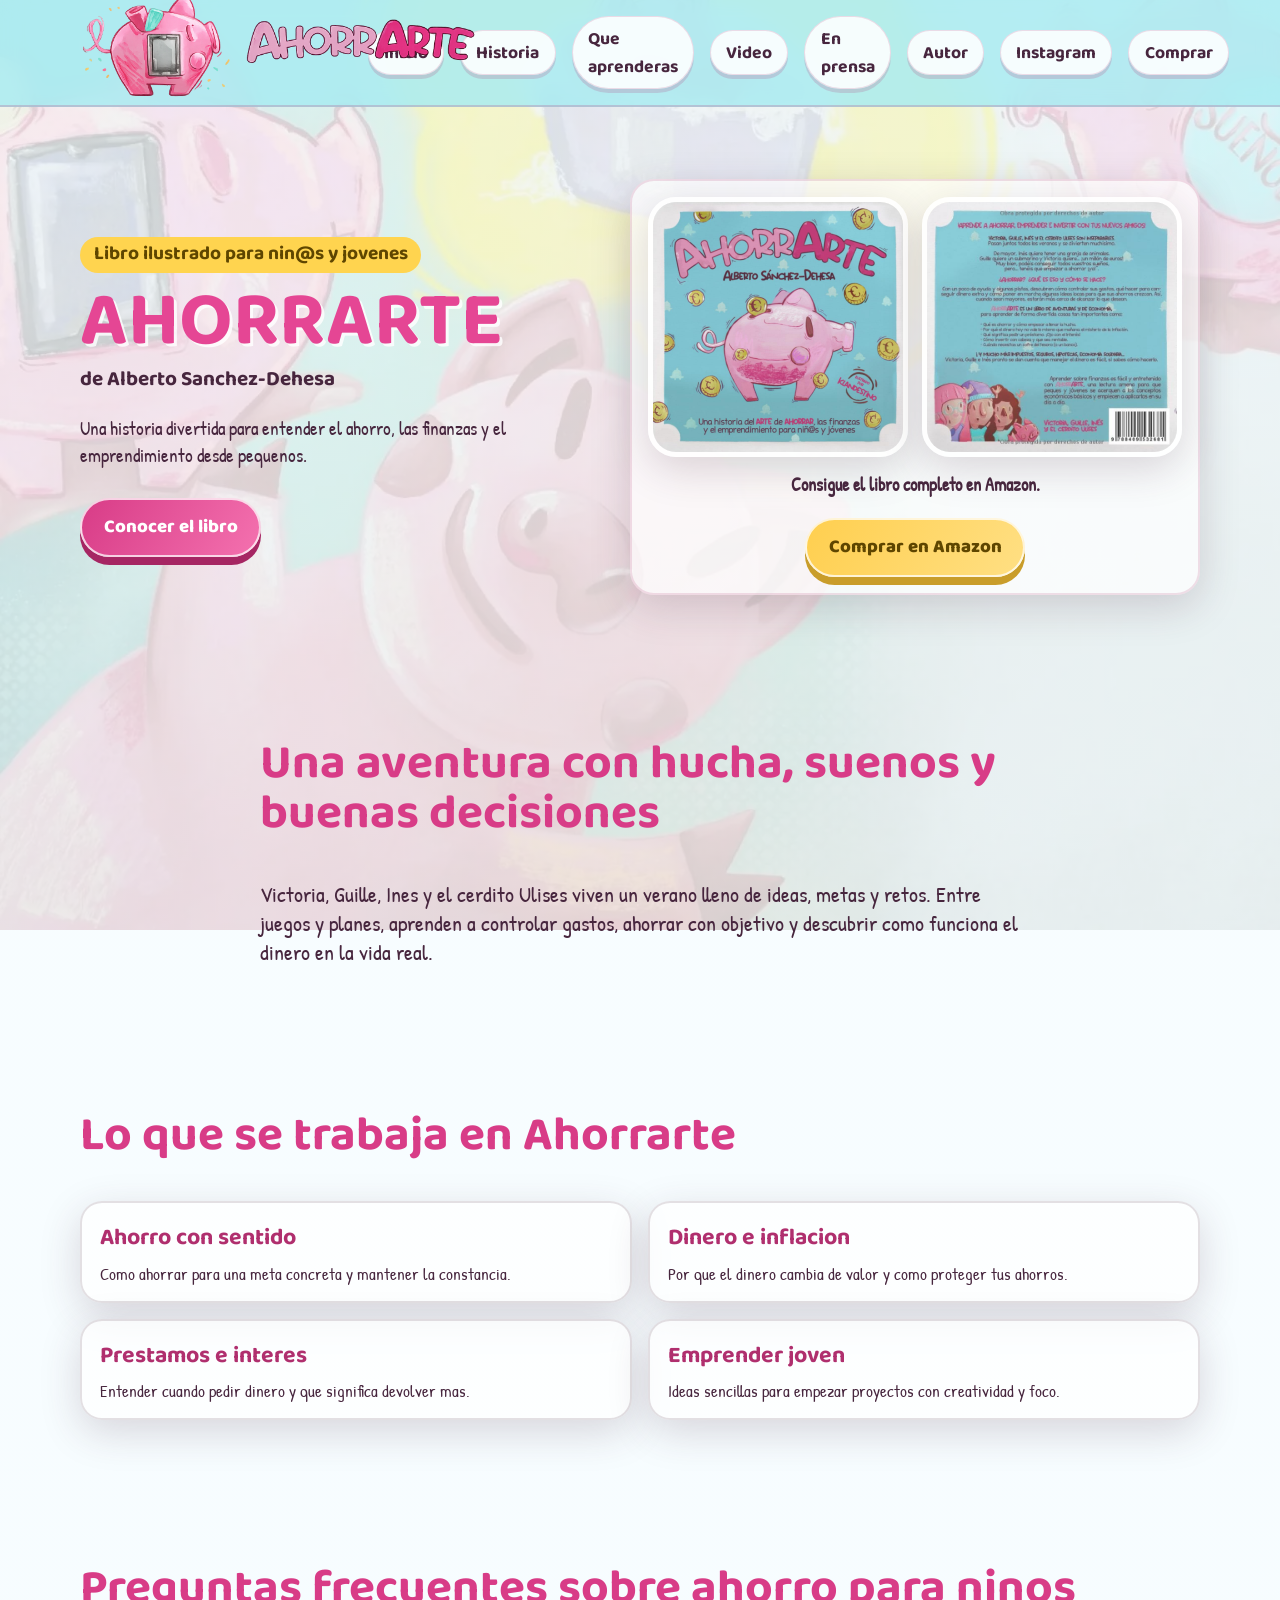
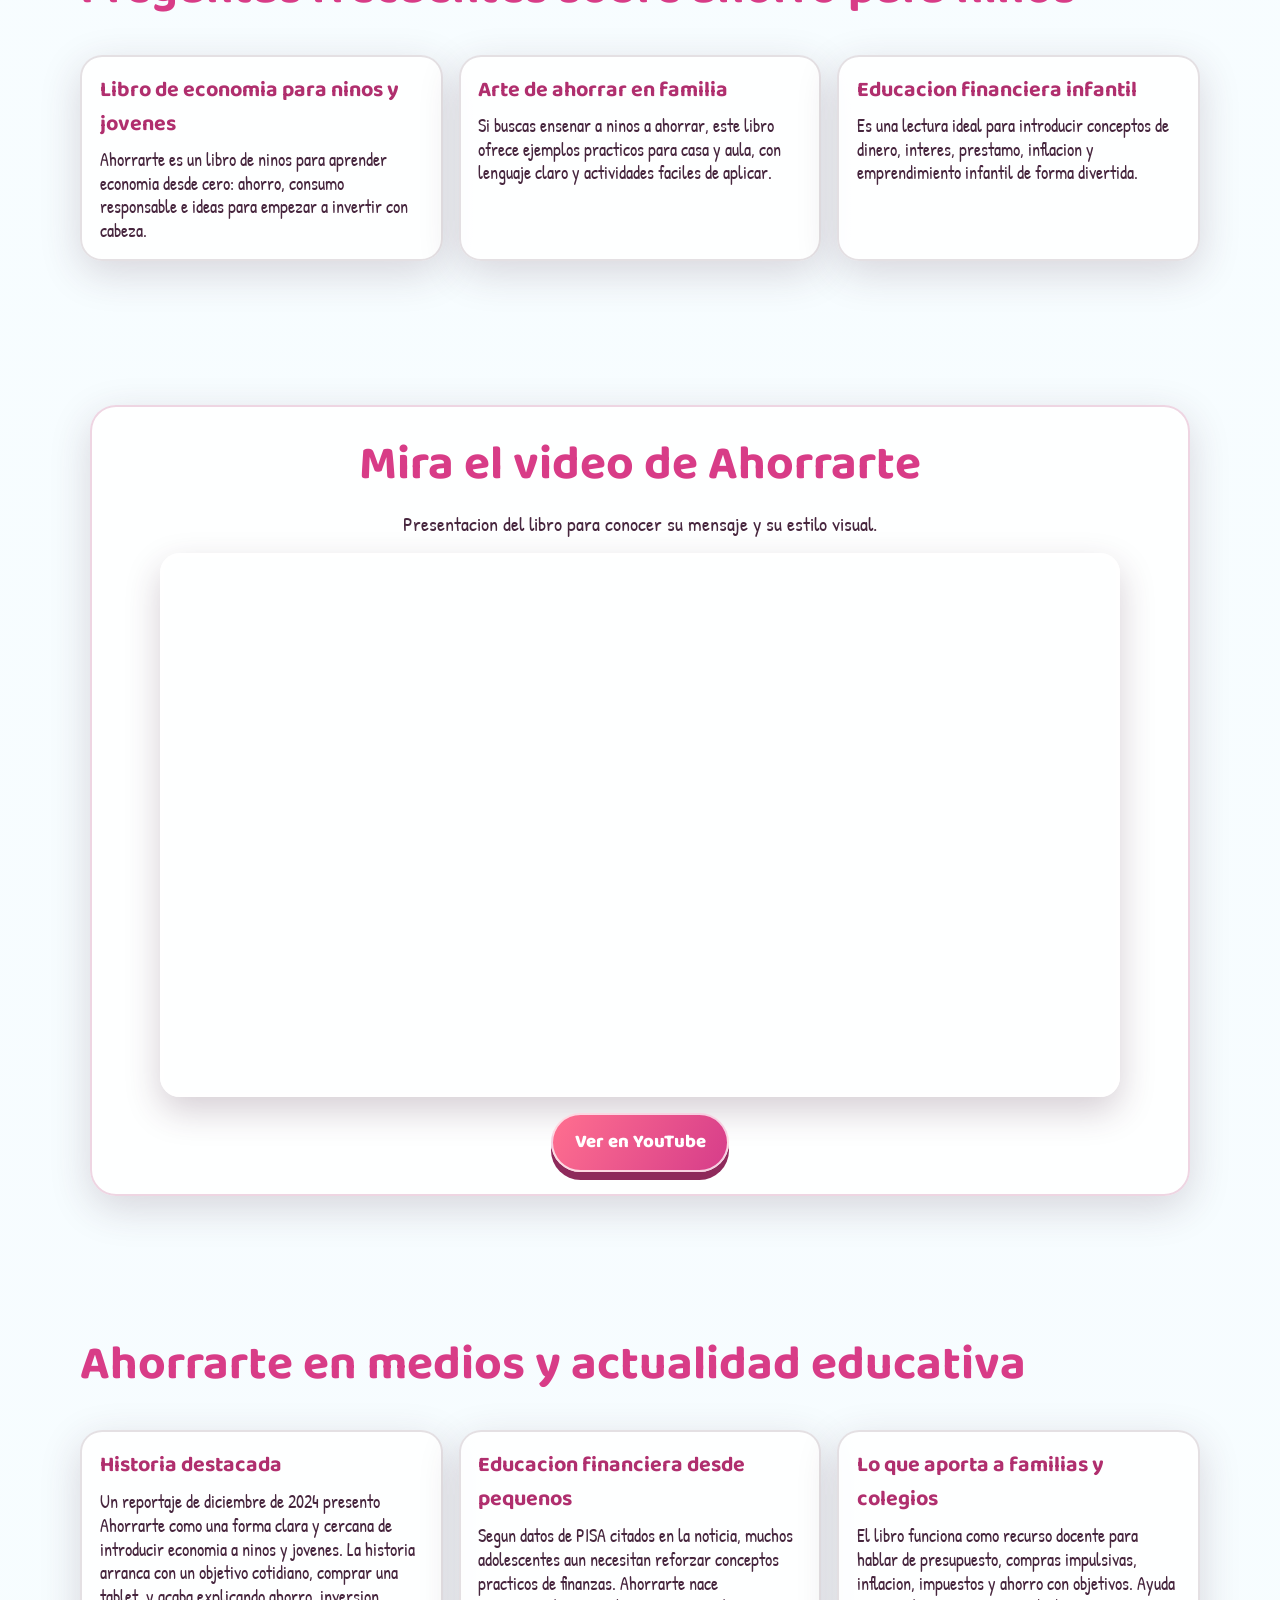
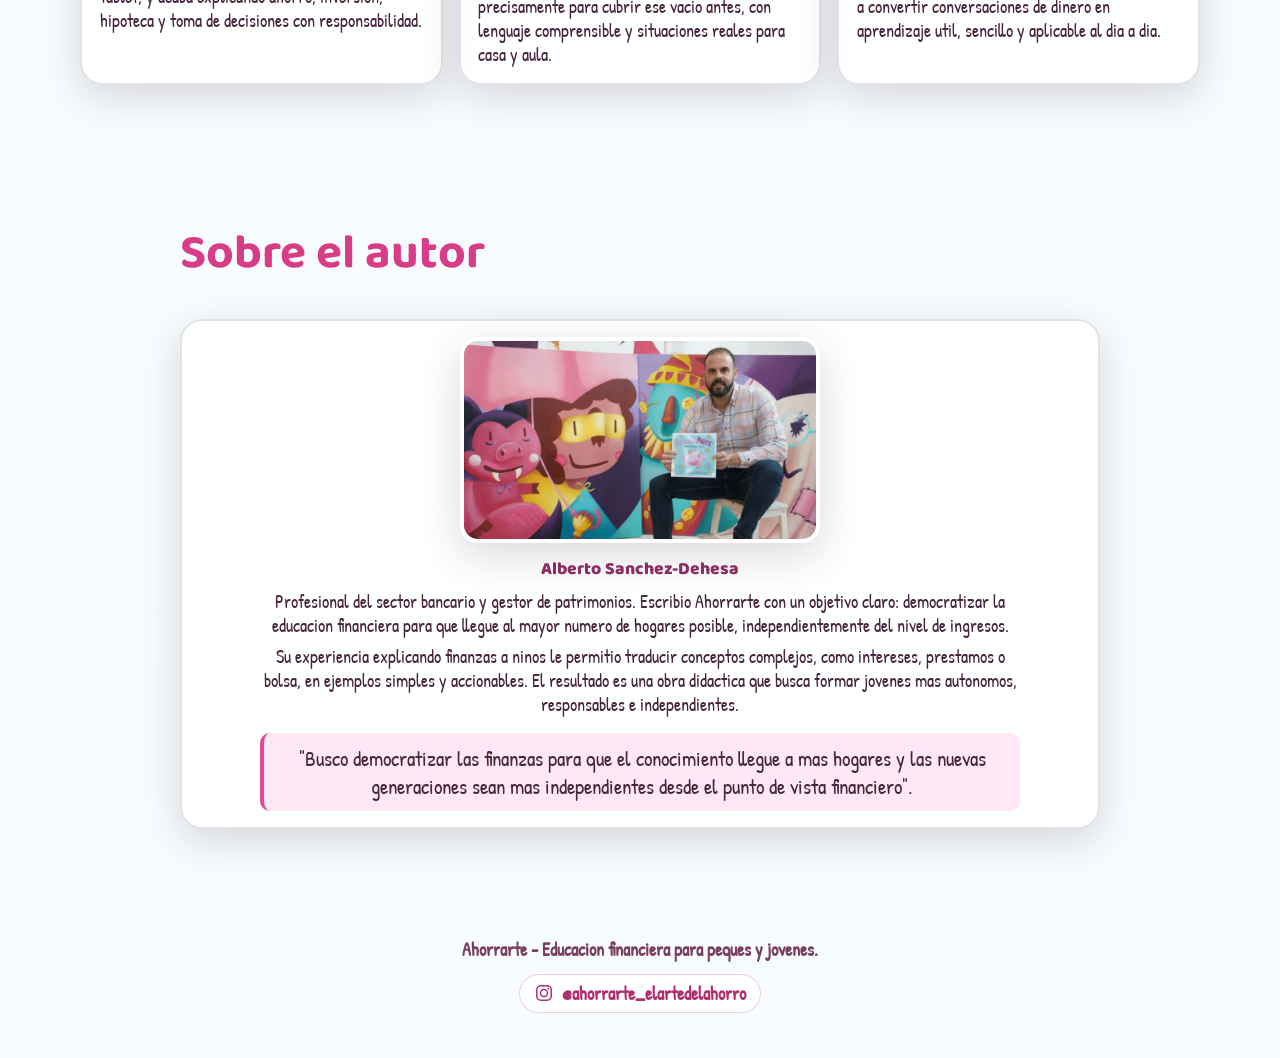
==== web ahorrarte/index.html @ 8a5c800f "Add files via upload" ====
<!doctype html>
<html lang="es">
  <head>
    <meta charset="UTF-8" />
    <meta name="viewport" content="width=device-width, initial-scale=1.0" />
    <title>Ahorrarte | Libro de economia para ninos y jovenes</title>
    <meta
      name="description"
      content="Ahorrarte es un libro infantil de economia y finanzas para ninos y jovenes. Aprende a ahorrar, invertir y emprender con ejemplos faciles y divertidos."
    />
    <meta
      name="keywords"
      content="ahorrarte, ahorraoarte, arte de ahorrar, libro de ninos, libro economia ninos, economia para ninos, finanzas para ninos, educacion financiera infantil, libro infantil de ahorro, invertir para principiantes, ensenar a ninos a ahorrar, ensenar economia a ninos, emprendimiento para ninos, ahorro infantil, libro sobre dinero para ninos, aprender a invertir, libro de finanzas juveniles, Alberto Sanchez-Dehesa"
    />
    <meta name="author" content="Alberto Sanchez-Dehesa" />
    <meta name="robots" content="index,follow,max-image-preview:large,max-snippet:-1,max-video-preview:-1" />
    <meta name="googlebot" content="index,follow,max-image-preview:large,max-snippet:-1,max-video-preview:-1" />
    <meta name="theme-color" content="#e54694" />
    <meta name="format-detection" content="telephone=no" />
    <meta property="og:locale" content="es_ES" />
    <meta property="og:type" content="website" />
    <meta property="og:site_name" content="Ahorrarte" />
    <meta property="og:title" content="Ahorrarte | Libro infantil de economia, ahorro e inversion" />
    <meta
      property="og:description"
      content="Descubre Ahorrarte: libro de economia para ninos sobre ahorro, inversion, emprendimiento y educacion financiera en familia y en el aula."
    />
    <meta property="og:image" content="imagenes/portada.jpg" />
    <meta property="og:image:alt" content="Portada del libro Ahorrarte" />
    <meta property="og:url" content="./" />
    <meta name="twitter:card" content="summary_large_image" />
    <meta name="twitter:title" content="Ahorrarte | Libro infantil de economia y ahorro" />
    <meta
      name="twitter:description"
      content="Libro ilustrado para aprender a ahorrar, invertir y emprender desde pequenos."
    />
    <meta name="twitter:image" content="imagenes/portada.jpg" />
    <link rel="canonical" href="./" />
    <link rel="icon" type="image/png" sizes="32x32" href="imagenes/favicono-logo.png?v=3" />
    <link rel="icon" type="image/png" sizes="192x192" href="imagenes/favicono-logo.png?v=3" />
    <link rel="shortcut icon" href="imagenes/favicono-logo.png?v=3" />
    <link rel="apple-touch-icon" href="imagenes/favicono-logo.png?v=3" />
    <link rel="preconnect" href="https://fonts.googleapis.com" />
    <link rel="preconnect" href="https://fonts.gstatic.com" crossorigin />
    <link
      href="https://fonts.googleapis.com/css2?family=Baloo+2:wght@400;500;700;800&family=Luckiest+Guy&family=Patrick+Hand:wght@400&display=swap"
      rel="stylesheet"
    />
    <script
      async
      src="https://pagead2.googlesyndication.com/pagead/js/adsbygoogle.js?client=ca-pub-XXXXXXXXXXXXXXXX"
      crossorigin="anonymous"
    ></script>
    <script type="application/ld+json">
      {
        "@context": "https://schema.org",
        "@graph": [
          {
            "@type": "WebSite",
            "name": "Ahorrarte",
            "url": "./",
            "inLanguage": "es",
            "description": "Web oficial del libro Ahorrarte sobre ahorro, inversion y economia para ninos."
          },
          {
            "@type": "Book",
            "name": "Ahorrarte",
            "author": {
              "@type": "Person",
              "name": "Alberto Sanchez-Dehesa"
            },
            "bookFormat": "https://schema.org/Paperback",
            "inLanguage": "es",
            "isFamilyFriendly": true,
            "audience": {
              "@type": "PeopleAudience",
              "suggestedMinAge": 9,
              "suggestedMaxAge": 14
            },
            "keywords": "ahorrarte, libro economia ninos, arte de ahorrar, educacion financiera infantil, invertir"
          },
          {
            "@type": "FAQPage",
            "mainEntity": [
              {
                "@type": "Question",
                "name": "Que es Ahorrarte?",
                "acceptedAnswer": {
                  "@type": "Answer",
                  "text": "Ahorrarte es un libro infantil sobre ahorro, economia e inversion pensado para ninos, jovenes, familias y colegios."
                }
              },
              {
                "@type": "Question",
                "name": "Sirve para ensenar economia a ninos?",
                "acceptedAnswer": {
                  "@type": "Answer",
                  "text": "Si. Presenta conceptos como ahorro, inflacion, prestamos e interes con ejemplos sencillos y situaciones cotidianas."
                }
              },
              {
                "@type": "Question",
                "name": "Donde comprar el libro Ahorrarte?",
                "acceptedAnswer": {
                  "@type": "Answer",
                  "text": "Puedes comprar Ahorrarte en Amazon desde el boton de compra de esta web."
                }
              }
            ]
          }
        ]
      }
    </script>
    <link rel="stylesheet" href="styles.css" />
  </head>
  <body>
    <aside class="ad-sidebar ad-sidebar-left" aria-label="Publicidad lateral izquierda">
      <ins
        class="adsbygoogle"
        style="display:block"
        data-ad-client="ca-pub-XXXXXXXXXXXXXXXX"
        data-ad-slot="1111111111"
        data-ad-format="auto"
        data-full-width-responsive="false"
      ></ins>
    </aside>

    <aside class="ad-sidebar ad-sidebar-right" aria-label="Publicidad lateral derecha">
      <ins
        class="adsbygoogle"
        style="display:block"
        data-ad-client="ca-pub-XXXXXXXXXXXXXXXX"
        data-ad-slot="2222222222"
        data-ad-format="auto"
        data-full-width-responsive="false"
      ></ins>
    </aside>

    <header class="site-header">
      <a href="#inicio" class="logo-link">
        <img src="imagenes/logo-header.png" alt="Logo Ahorrarte" class="logo" />
      </a>
      <button class="menu-toggle" aria-label="Abrir menu" aria-expanded="false">Menu</button>
      <nav class="main-nav" id="menu-principal">
        <a href="#inicio">Inicio</a>
        <a href="#historia-libro">Historia</a>
        <a href="#que-aprenderas">Que aprenderas</a>
        <a href="#video-libro">Video</a>
        <a href="#en-prensa">En prensa</a>
        <a href="#sobre-el-autor">Autor</a>
        <a href="#instagram-ahorrarte">Instagram</a>
        <a href="#comprar-libro">Comprar</a>
      </nav>
    </header>

    <main>
      <section class="hero section" id="inicio">
        <div class="hero-copy reveal">
          <p class="pill">Libro ilustrado para nin@s y jovenes</p>
          <h1>AHORRARTE</h1>
          <p class="author">de Alberto Sanchez-Dehesa</p>
          <p>
            Una historia divertida para entender el ahorro, las finanzas y el
            emprendimiento desde pequenos.
          </p>
          <div class="hero-actions">
            <a href="#historia-libro" class="cta">Conocer el libro</a>
          </div>
        </div>
        <div class="hero-shop reveal" id="comprar-libro">
          <div class="book-covers">
            <figure class="hero-cover">
              <img src="imagenes/portada.jpg" alt="Portada del libro Ahorrarte" />
            </figure>
            <figure class="back-cover">
              <img src="imagenes/parte-atras.jpg" alt="Contraportada del libro Ahorrarte" />
            </figure>
          </div>
          <aside class="buy-panel">
            <p>Consigue el libro completo en Amazon.</p>
            <a
              href="https://www.amazon.es/AhorrArte-historia-ahorrar-finanzas-emprendimiento/dp/8409532689"
              class="cta cta-buy"
              target="_blank"
              rel="noopener noreferrer"
              >Comprar en Amazon</a
            >
          </aside>
        </div>
      </section>

      <section class="section about" id="historia-libro">
        <div class="reveal">
          <h2>Una aventura con hucha, suenos y buenas decisiones</h2>
          <p>
            Victoria, Guille, Ines y el cerdito Ulises viven un verano lleno de
            ideas, metas y retos. Entre juegos y planes, aprenden a controlar
            gastos, ahorrar con objetivo y descubrir como funciona el dinero en
            la vida real.
          </p>
        </div>
      </section>

      <section class="section learn" id="que-aprenderas">
        <h2 class="reveal">Lo que se trabaja en Ahorrarte</h2>
        <div class="cards">
          <article class="card reveal">
            <h3>Ahorro con sentido</h3>
            <p>Como ahorrar para una meta concreta y mantener la constancia.</p>
          </article>
          <article class="card reveal">
            <h3>Dinero e inflacion</h3>
            <p>Por que el dinero cambia de valor y como proteger tus ahorros.</p>
          </article>
          <article class="card reveal">
            <h3>Prestamos e interes</h3>
            <p>Entender cuando pedir dinero y que significa devolver mas.</p>
          </article>
          <article class="card reveal">
            <h3>Emprender joven</h3>
            <p>Ideas sencillas para empezar proyectos con creatividad y foco.</p>
          </article>
        </div>
      </section>

      <section class="section faq-section" id="faq-seo">
        <h2 class="reveal">Preguntas frecuentes sobre ahorro para ninos</h2>
        <div class="faq-grid">
          <article class="faq-item reveal">
            <h3>Libro de economia para ninos y jovenes</h3>
            <p>
              Ahorrarte es un libro de ninos para aprender economia desde cero:
              ahorro, consumo responsable e ideas para empezar a invertir con
              cabeza.
            </p>
          </article>
          <article class="faq-item reveal">
            <h3>Arte de ahorrar en familia</h3>
            <p>
              Si buscas ensenar a ninos a ahorrar, este libro ofrece ejemplos
              practicos para casa y aula, con lenguaje claro y actividades
              faciles de aplicar.
            </p>
          </article>
          <article class="faq-item reveal">
            <h3>Educacion financiera infantil</h3>
            <p>
              Es una lectura ideal para introducir conceptos de dinero,
              interes, prestamo, inflacion y emprendimiento infantil de forma
              divertida.
            </p>
          </article>
        </div>
      </section>

      <section class="section video-section" id="video-libro">
        <article class="video-card reveal">
          <h2>Mira el video de Ahorrarte</h2>
          <p>
            Presentacion del libro para conocer su mensaje y su estilo visual.
          </p>
          <div class="video-frame">
            <iframe
              src="https://www.youtube.com/embed/iUp-pRpknNU"
              title="Video del libro Ahorrarte"
              loading="lazy"
              allow="accelerometer; autoplay; clipboard-write; encrypted-media; gyroscope; picture-in-picture; web-share"
              referrerpolicy="strict-origin-when-cross-origin"
              allowfullscreen
            ></iframe>
          </div>
          <a
            class="cta cta-video"
            href="https://www.youtube.com/watch?v=iUp-pRpknNU"
            target="_blank"
            rel="noopener noreferrer"
            >Ver en YouTube</a
          >
        </article>
      </section>

      <section class="section press" id="en-prensa">
        <h2 class="reveal">Ahorrarte en medios y actualidad educativa</h2>
        <div class="press-grid">
          <article class="panel reveal">
            <h3>Historia destacada</h3>
            <p>
              Un reportaje de diciembre de 2024 presento Ahorrarte como una
              forma clara y cercana de introducir economia a ninos y jovenes.
              La historia arranca con un objetivo cotidiano, comprar una
              tablet, y acaba explicando ahorro, inversion, hipoteca y toma de
              decisiones con responsabilidad.
            </p>
          </article>
          <article class="panel reveal">
            <h3>Educacion financiera desde pequenos</h3>
            <p>
              Segun datos de PISA citados en la noticia, muchos adolescentes
              aun necesitan reforzar conceptos practicos de finanzas. Ahorrarte
              nace precisamente para cubrir ese vacio antes, con lenguaje
              comprensible y situaciones reales para casa y aula.
            </p>
          </article>
          <article class="panel reveal">
            <h3>Lo que aporta a familias y colegios</h3>
            <p>
              El libro funciona como recurso docente para hablar de presupuesto,
              compras impulsivas, inflacion, impuestos y ahorro con objetivos.
              Ayuda a convertir conversaciones de dinero en aprendizaje util,
              sencillo y aplicable al dia a dia.
            </p>
          </article>
        </div>
      </section>

      <section class="section author-section" id="sobre-el-autor">
        <h2 class="reveal">Sobre el autor</h2>
        <article class="author-card reveal">
          <figure class="author-photo">
            <img src="imagenes/autor.webp" alt="Alberto Sanchez-Dehesa, autor de Ahorrarte" />
          </figure>
          <p class="author-name">Alberto Sanchez-Dehesa</p>
          <p>
            Profesional del sector bancario y gestor de patrimonios. Escribio
            Ahorrarte con un objetivo claro: democratizar la educacion
            financiera para que llegue al mayor numero de hogares posible,
            independientemente del nivel de ingresos.
          </p>
          <p>
            Su experiencia explicando finanzas a ninos le permitio traducir
            conceptos complejos, como intereses, prestamos o bolsa, en ejemplos
            simples y accionables. El resultado es una obra didactica que busca
            formar jovenes mas autonomos, responsables e independientes.
          </p>
          <blockquote>
            "Busco democratizar las finanzas para que el conocimiento llegue a
            mas hogares y las nuevas generaciones sean mas independientes desde
            el punto de vista financiero".
          </blockquote>
        </article>
      </section>

    </main>

    <footer class="site-footer" id="instagram-ahorrarte">
      <p>Ahorrarte - Educacion financiera para peques y jovenes.</p>
      <a class="insta-link" href="https://www.instagram.com/ahorrarte_elartedelahorro/" target="_blank" rel="noopener noreferrer" aria-label="Instagram Ahorrarte">
        <svg viewBox="0 0 24 24" aria-hidden="true" focusable="false">
          <rect x="3.3" y="3.3" width="17.4" height="17.4" rx="5"></rect>
          <circle cx="12" cy="12" r="4.2"></circle>
          <circle cx="17.3" cy="6.8" r="1.1" class="dot"></circle>
        </svg>
        <span>@ahorrarte_elartedelahorro</span>
      </a>
    </footer>

    <script src="script.js"></script>
    <script>
      (adsbygoogle = window.adsbygoogle || []).push({});
      (adsbygoogle = window.adsbygoogle || []).push({});
    </script>
  </body>
</html>
---- web ahorrarte/styles.css ----
:root {
  --bg-sky: #a6ecf2;
  --bg-cream: #f7fdff;
  --pink-main: #e54694;
  --pink-soft: #f8c6df;
  --pig-pink: #f189b7;
  --ink: #47263e;
  --coin: #ffd44f;
  --card: rgba(255, 255, 255, 0.7);
  --shadow: 0 12px 40px rgba(71, 38, 62, 0.18);
}

* {
  box-sizing: border-box;
}

html,
body {
  margin: 0;
  padding: 0;
}

body {
  font-family: "Patrick Hand", cursive;
  color: var(--ink);
  background:
    linear-gradient(rgba(245, 252, 255, 0.78), rgba(245, 252, 255, 0.86)),
    url("imagenes/CerdosFondo.webp") center / cover fixed no-repeat;
  min-height: 100vh;
  overflow-x: hidden;
}

.ad-sidebar {
  display: none;
}

@media (min-width: 1400px) {
  body {
    padding-left: 140px;
    padding-right: 140px;
  }

  .ad-sidebar {
    display: block;
    position: fixed;
    top: 120px;
    width: 120px;
    z-index: 30;
  }

  .ad-sidebar-left {
    left: 10px;
  }

  .ad-sidebar-right {
    right: 10px;
  }

  .ad-sidebar .adsbygoogle {
    min-height: 600px;
    border-radius: 12px;
    overflow: hidden;
  }
}

.site-header {
  position: sticky;
  top: 0;
  z-index: 50;
  display: flex;
  align-items: center;
  justify-content: space-between;
  padding: 0.72rem 4vw;
  backdrop-filter: blur(10px);
  background: rgba(166, 236, 242, 0.8);
  border-bottom: 2px solid rgba(176, 47, 110, 0.22);
}

.logo-link {
  position: relative;
  display: inline-flex;
  align-items: center;
  width: 450px;
  height: 82px;
  text-decoration: none;
}

.logo {
  position: absolute;
  left: 0;
  top: 50%;
  transform: translateY(-50%);
  width: 450px;
  height: auto;
}

.brand-word {
  font-family: "Luckiest Guy", cursive;
  font-size: clamp(1.6rem, 2.6vw, 2.4rem);
  letter-spacing: 0.03em;
  -webkit-text-stroke: 1.5px #8a2d63;
  text-shadow:
    2px 2px 0 rgba(255, 255, 255, 0.92),
    0 6px 10px rgba(138, 45, 99, 0.25);
  text-transform: uppercase;
  line-height: 1;
}

.brand-light {
  color: #f6aed4;
}

.brand-dark {
  color: #d63d8a;
}

.main-nav {
  display: flex;
  gap: 1rem;
  align-items: center;
}

.main-nav a {
  text-decoration: none;
  color: var(--ink);
  font-family: "Baloo 2", sans-serif;
  font-weight: 700;
  font-size: 1.1rem;
  background: rgba(255, 255, 255, 0.88);
  padding: 0.46rem 0.95rem;
  border-radius: 999px;
  border: 1px solid rgba(176, 47, 110, 0.16);
  box-shadow: 0 4px 0 rgba(176, 47, 110, 0.18);
  transition: transform 0.25s ease, background 0.25s ease, box-shadow 0.25s ease;
}

.main-nav a:hover {
  transform: translateY(-3px);
  background: var(--pink-soft);
  box-shadow: 0 7px 0 rgba(176, 47, 110, 0.16);
}

.menu-toggle {
  display: none;
}

.section {
  width: min(1120px, 92vw);
  margin: 0 auto;
  padding: 4.5rem 0;
}

.hero {
  display: grid;
  grid-template-columns: 0.95fr 1.05fr;
  gap: 2.2rem;
  align-items: center;
}

.hero-copy h1 {
  font-family: "Baloo 2", sans-serif;
  margin: 0;
  font-size: clamp(2.3rem, 6vw, 5rem);
  color: var(--pink-main);
  line-height: 0.95;
  text-shadow: 3px 3px 0 rgba(255, 255, 255, 0.8);
}

.hero-copy .author {
  font-family: "Baloo 2", sans-serif;
  margin-top: 0.4rem;
  font-size: 1.3rem;
  font-weight: 700;
}

.hero-copy p {
  font-size: 1.2rem;
  line-height: 1.4;
}

.pill {
  display: inline-block;
  margin-bottom: 0.8rem;
  font-family: "Baloo 2", sans-serif;
  font-size: 0.95rem;
  font-weight: 700;
  background: var(--coin);
  color: #5f4600;
  padding: 0.3rem 0.85rem;
  border-radius: 999px;
}

.cta {
  display: inline-block;
  margin-top: 0.6rem;
  text-decoration: none;
  font-family: "Baloo 2", sans-serif;
  font-size: 1.16rem;
  font-weight: 800;
  color: white;
  background: linear-gradient(120deg, #d83c87 0%, #f471af 100%);
  padding: 0.78rem 1.35rem;
  border-radius: 999px;
  border: 2px solid rgba(255, 255, 255, 0.75);
  box-shadow: 0 8px 0 #a62663;
  transition: transform 0.2s ease, box-shadow 0.2s ease, filter 0.2s ease;
}

.hero-actions {
  display: flex;
  flex-wrap: wrap;
  gap: 0.8rem;
  align-items: center;
}

.cta-buy {
  background: linear-gradient(120deg, #ffcf4f 0%, #ffdf83 100%);
  color: #5f4600;
  box-shadow: 0 8px 0 #c99d2a;
}

.cta-buy:hover {
  box-shadow: 0 10px 0 #c99d2a;
}

.cta:hover {
  transform: translateY(-3px) scale(1.02);
  box-shadow: 0 10px 0 #a62663;
  filter: saturate(1.08);
}

.cta:active {
  transform: translateY(1px);
  box-shadow: 0 5px 0 #a62663;
}

.hero-shop {
  background: rgba(255, 255, 255, 0.72);
  border-radius: 24px;
  border: 2px solid rgba(176, 47, 110, 0.15);
  box-shadow: var(--shadow);
  padding: 1rem;
  display: grid;
  grid-template-columns: 1fr;
  gap: 1rem;
}

.book-covers {
  display: grid;
  grid-template-columns: repeat(2, minmax(0, 1fr));
  gap: 0.9rem;
}

.hero-cover img,
.back-cover img {
  width: 100%;
  height: auto;
  display: block;
  border-radius: 28px;
  box-shadow: var(--shadow);
  border: 5px solid rgba(255, 255, 255, 0.9);
}

.hero-cover,
.back-cover {
  margin: 0;
}

.buy-panel {
  display: flex;
  flex-direction: column;
  align-items: flex-start;
  justify-content: flex-start;
  gap: 0.8rem;
  background: transparent;
  border: 0;
  border-radius: 0;
  padding: 0;
}

.buy-panel p {
  margin: 0;
  font-size: 1.1rem;
  font-weight: 700;
  width: 100%;
  text-align: center;
}

.buy-panel .cta-buy {
  align-self: center;
}

.about {
  max-width: 760px;
}

.about h2,
.learn h2 {
  font-family: "Baloo 2", sans-serif;
  margin-top: 0;
  color: #d83c87;
  font-size: clamp(1.7rem, 4.5vw, 3rem);
  line-height: 1.05;
}

.about p {
  font-family: "Patrick Hand", cursive;
  font-size: 1.35rem;
  line-height: 1.35;
  margin: 0;
}

.learn .cards {
  margin-top: 1rem;
  display: grid;
  grid-template-columns: repeat(2, minmax(0, 1fr));
  gap: 1rem;
}

.card {
  background: var(--card);
  border-radius: 22px;
  border: 2px solid rgba(71, 38, 62, 0.14);
  padding: 1rem 1.1rem;
  box-shadow: var(--shadow);
}

.card h3 {
  font-family: "Baloo 2", sans-serif;
  margin: 0;
  font-size: 1.45rem;
  color: #b02f6e;
}

.card p {
  margin: 0.35rem 0 0;
  font-size: 1.08rem;
}

.faq-section h2 {
  font-family: "Baloo 2", sans-serif;
  margin-top: 0;
  color: #d83c87;
  font-size: clamp(1.7rem, 4.5vw, 3rem);
  line-height: 1.05;
}

.faq-grid {
  display: grid;
  grid-template-columns: repeat(3, minmax(0, 1fr));
  gap: 1rem;
}

.faq-item {
  background: rgba(255, 255, 255, 0.84);
  border-radius: 22px;
  border: 2px solid rgba(71, 38, 62, 0.14);
  padding: 1rem 1.1rem;
  box-shadow: var(--shadow);
}

.faq-item h3 {
  margin: 0;
  font-family: "Baloo 2", sans-serif;
  color: #b02f6e;
  font-size: 1.35rem;
}

.faq-item p {
  margin: 0.45rem 0 0;
  font-size: 1.1rem;
  line-height: 1.35;
}

.video-section {
  max-width: 1100px;
}

.video-card {
  text-align: center;
  background: rgba(255, 255, 255, 0.86);
  border-radius: 26px;
  border: 2px solid rgba(176, 47, 110, 0.2);
  box-shadow: var(--shadow);
  padding: 1.2rem 1.1rem 1.4rem;
}

.video-card h2 {
  font-family: "Baloo 2", sans-serif;
  margin: 0;
  color: #d83c87;
  font-size: clamp(1.8rem, 4.6vw, 3rem);
}

.video-card p {
  margin: 0.45rem auto 0;
  font-size: 1.25rem;
  max-width: 720px;
}

.video-frame {
  width: min(960px, 100%);
  margin: 1rem auto 0;
  border-radius: 20px;
  overflow: hidden;
  box-shadow: 0 14px 35px rgba(71, 38, 62, 0.22);
  border: 4px solid rgba(255, 255, 255, 0.9);
}

.video-frame iframe {
  width: 100%;
  aspect-ratio: 16 / 9;
  display: block;
  border: 0;
}

.cta-video {
  margin-top: 1rem;
  background: linear-gradient(120deg, #ff6f8f 0%, #d63d8a 100%);
  box-shadow: 0 8px 0 #8e2a5b;
}

.cta-video:hover {
  box-shadow: 0 10px 0 #8e2a5b;
}

.press h2,
.author-section h2 {
  font-family: "Baloo 2", sans-serif;
  margin-top: 0;
  color: #d83c87;
  font-size: clamp(1.7rem, 4.5vw, 3rem);
  line-height: 1.05;
}

.press-grid {
  display: grid;
  grid-template-columns: repeat(3, minmax(0, 1fr));
  gap: 1rem;
}

.panel,
.author-card {
  background: rgba(255, 255, 255, 0.82);
  border-radius: 22px;
  border: 2px solid rgba(71, 38, 62, 0.14);
  padding: 1rem 1.1rem;
  box-shadow: var(--shadow);
}

.author-card {
  text-align: center;
}

.panel h3 {
  font-family: "Baloo 2", sans-serif;
  margin: 0;
  color: #b02f6e;
  font-size: 1.35rem;
}

.panel p,
.author-card p {
  margin: 0.5rem 0 0;
  font-size: 1.1rem;
  line-height: 1.35;
}

.author-card p {
  max-width: 760px;
  margin-left: auto;
  margin-right: auto;
}

.author-section {
  max-width: 920px;
}

.author-name {
  font-family: "Baloo 2", sans-serif;
  margin: 0;
  font-size: 1.35rem;
  color: #8a2d63;
  font-weight: 800;
}

.author-photo {
  margin: 0 auto 0.95rem;
  width: min(360px, 100%);
}

.author-photo img {
  width: 100%;
  display: block;
  border-radius: 18px;
  border: 4px solid rgba(255, 255, 255, 0.9);
  box-shadow: var(--shadow);
}

.instagram-section {
  max-width: 860px;
}

.instagram-card {
  text-align: center;
  background: rgba(255, 255, 255, 0.84);
  border-radius: 24px;
  border: 2px dashed rgba(176, 47, 110, 0.35);
  box-shadow: var(--shadow);
  padding: 1.2rem 1rem 1.35rem;
}

.instagram-card h2 {
  font-family: "Baloo 2", sans-serif;
  margin: 0;
  color: #d83c87;
  font-size: clamp(1.6rem, 4vw, 2.5rem);
}

.instagram-card p {
  margin: 0.5rem auto 0;
  font-size: 1.24rem;
  max-width: 620px;
}

.cta-instagram {
  margin-top: 0.9rem;
  background: linear-gradient(120deg, #f29fca 0%, #d63d8a 100%);
  box-shadow: 0 8px 0 #8e2a5b;
}

.cta-instagram:hover {
  box-shadow: 0 10px 0 #8e2a5b;
}

.author-card blockquote {
  margin: 1rem auto 0;
  padding: 0.7rem 0.9rem;
  border-left: 4px solid #e54694;
  background: rgba(246, 174, 212, 0.28);
  border-radius: 10px;
  font-family: "Patrick Hand", cursive;
  font-size: 1.3rem;
  max-width: 760px;
}

.site-footer {
  text-align: center;
  padding: 2rem 1rem 2.8rem;
  font-size: 1.1rem;
  font-weight: 700;
  color: #7a3f60;
}

.site-footer p {
  margin: 0.3rem 0;
}

.site-footer a {
  color: #b02f6e;
  font-weight: 800;
  text-decoration-thickness: 2px;
}

.site-footer a:hover {
  color: #7f1f4e;
}

.insta-link {
  margin: 0.5rem auto 0;
  display: inline-flex;
  align-items: center;
  gap: 0.55rem;
  text-decoration: none;
  background: rgba(255, 255, 255, 0.86);
  padding: 0.45rem 0.85rem;
  border-radius: 999px;
  border: 1px solid rgba(176, 47, 110, 0.22);
}

.insta-link svg {
  width: 1.25rem;
  height: 1.25rem;
  fill: none;
  stroke: currentColor;
  stroke-width: 1.8;
}

.insta-link .dot {
  fill: currentColor;
  stroke: none;
}

.insta-link span {
  font-weight: 800;
}

.reveal {
  opacity: 0;
  transform: translateY(24px) scale(0.98);
  transition: opacity 0.7s ease, transform 0.7s ease;
}

.reveal.visible {
  opacity: 1;
  transform: translateY(0) scale(1);
}

@media (max-width: 900px) {
  .hero,
  .about {
    grid-template-columns: 1fr;
  }

  .learn .cards {
    grid-template-columns: 1fr;
  }

  .press-grid {
    grid-template-columns: 1fr;
  }

  .faq-grid {
    grid-template-columns: 1fr;
  }

  .video-frame {
    width: 100%;
  }

  .logo {
    width: 290px;
  }

  .logo-link {
    width: 290px;
    height: 58px;
  }

  .brand-word {
    font-size: 1.6rem;
    -webkit-text-stroke: 1.5px #8a2d63;
  }

  .main-nav {
    position: absolute;
    right: 4vw;
    top: 86px;
    width: min(280px, 88vw);
    padding: 0.7rem;
    background: rgba(255, 255, 255, 0.95);
    border: 2px solid rgba(71, 38, 62, 0.18);
    border-radius: 16px;
    box-shadow: var(--shadow);
    display: none;
    flex-direction: column;
    align-items: flex-start;
  }

  .book-covers {
    grid-template-columns: 1fr;
  }

  .buy-panel {
    align-items: flex-start;
  }

  .main-nav.open {
    display: flex;
  }

  .menu-toggle {
    display: inline-flex;
    border: 0;
    background: var(--pink-main);
    color: white;
    font-family: "Baloo 2", sans-serif;
    font-size: 1rem;
    font-weight: 700;
      border-radius: 999px;
      padding: 0.45rem 0.95rem;
      box-shadow: 0 5px 0 #a62663;
  }
}
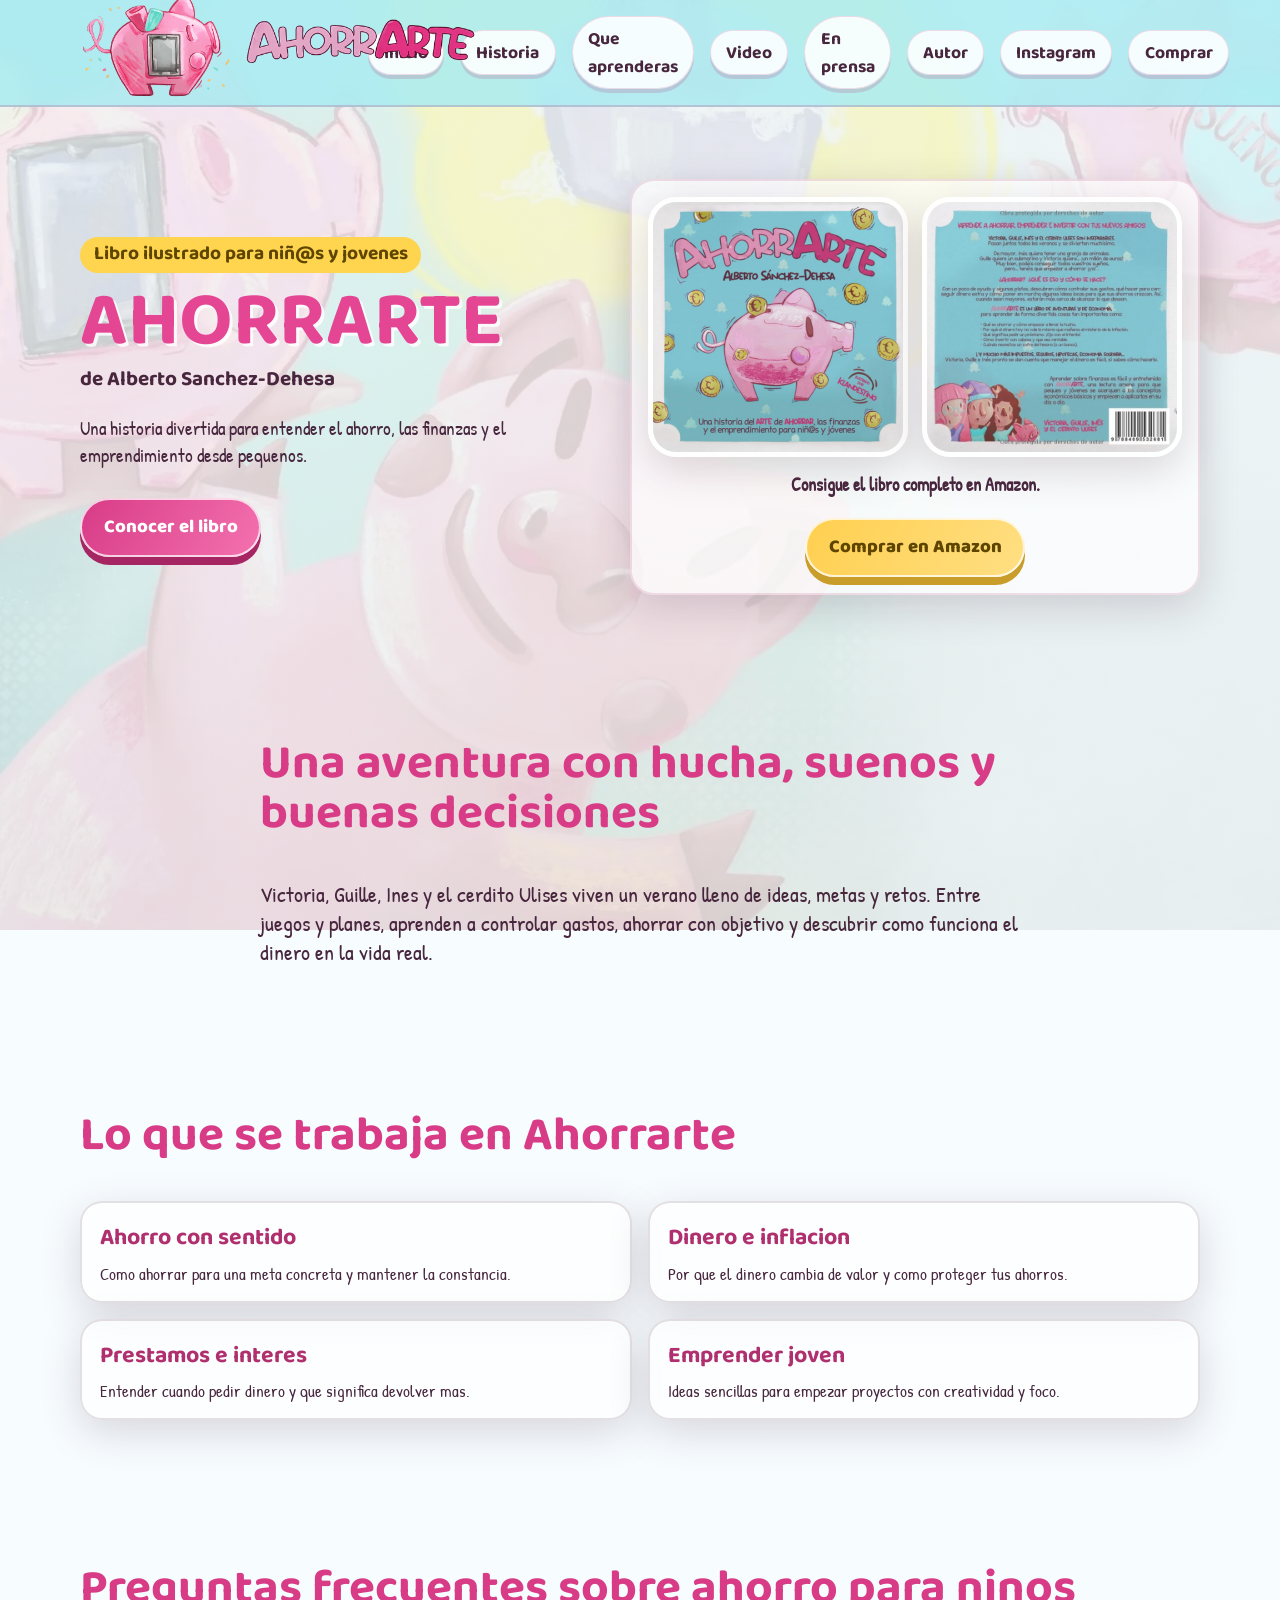
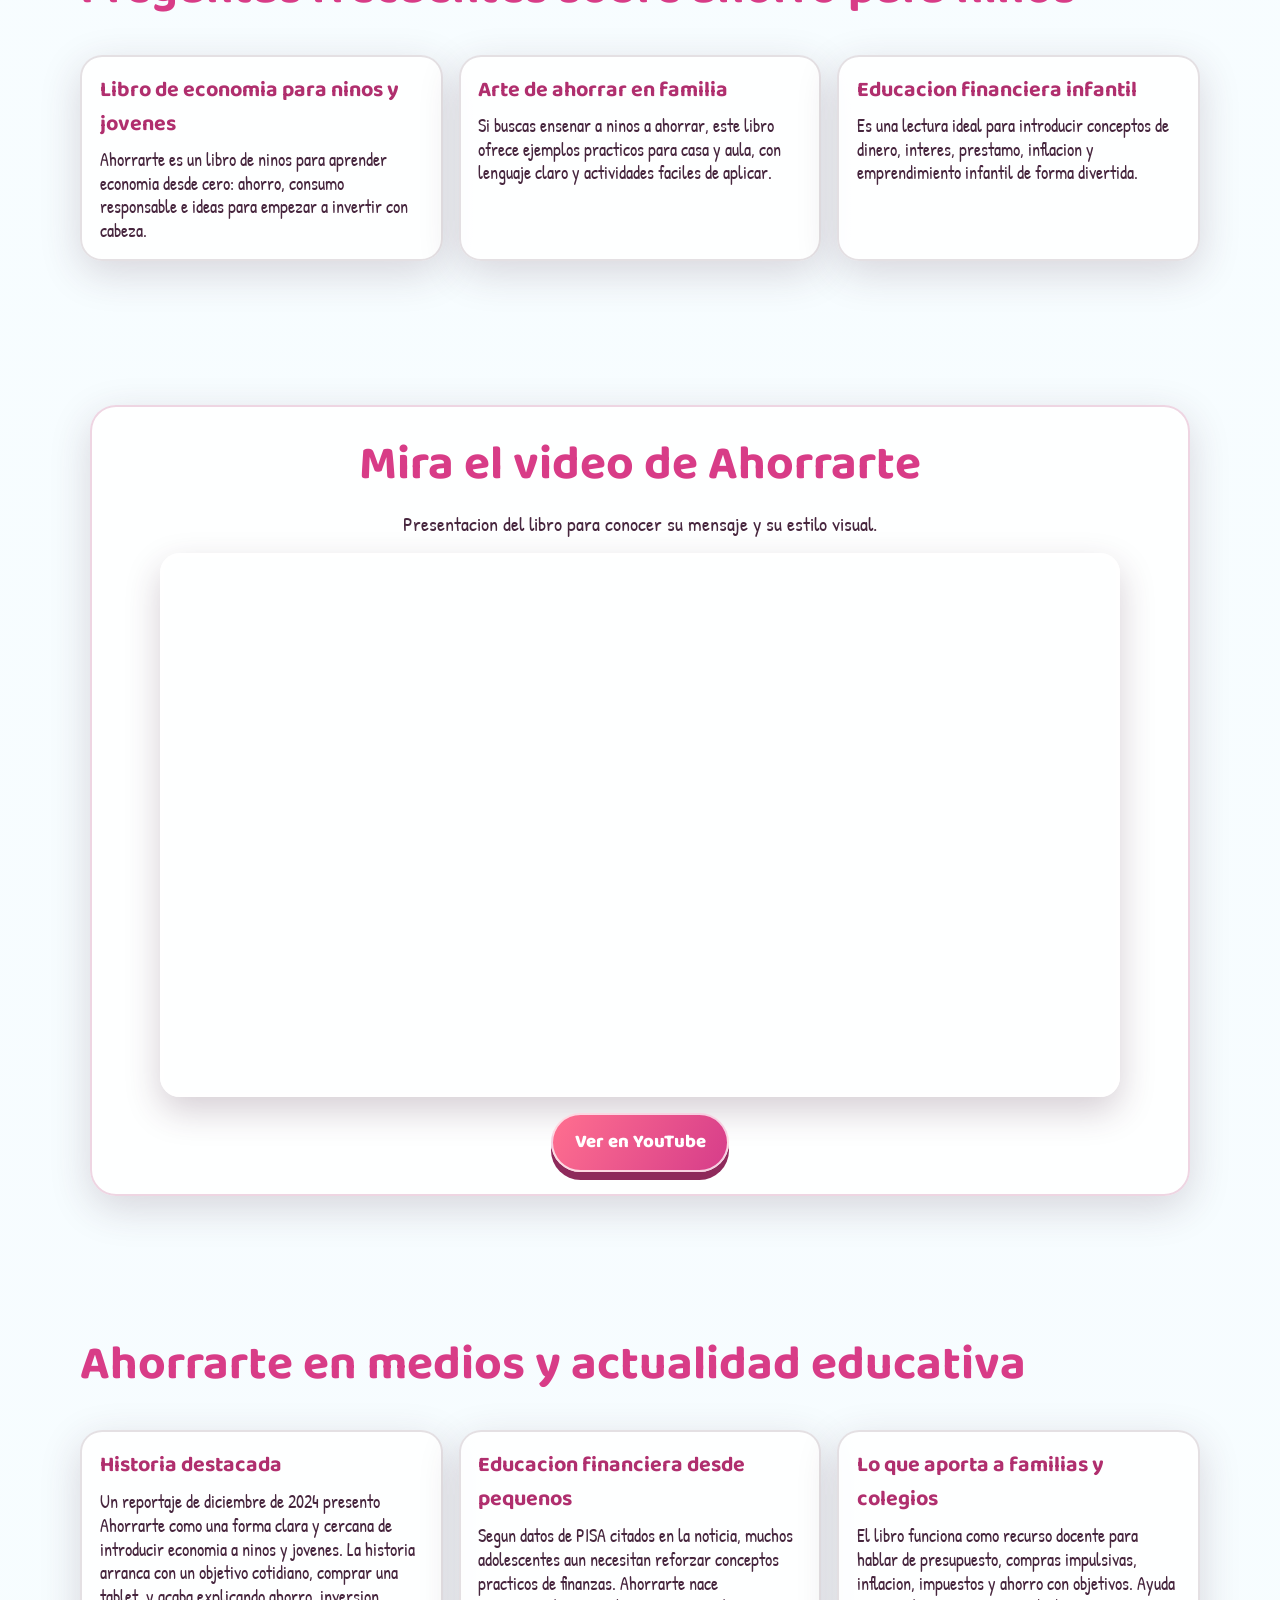
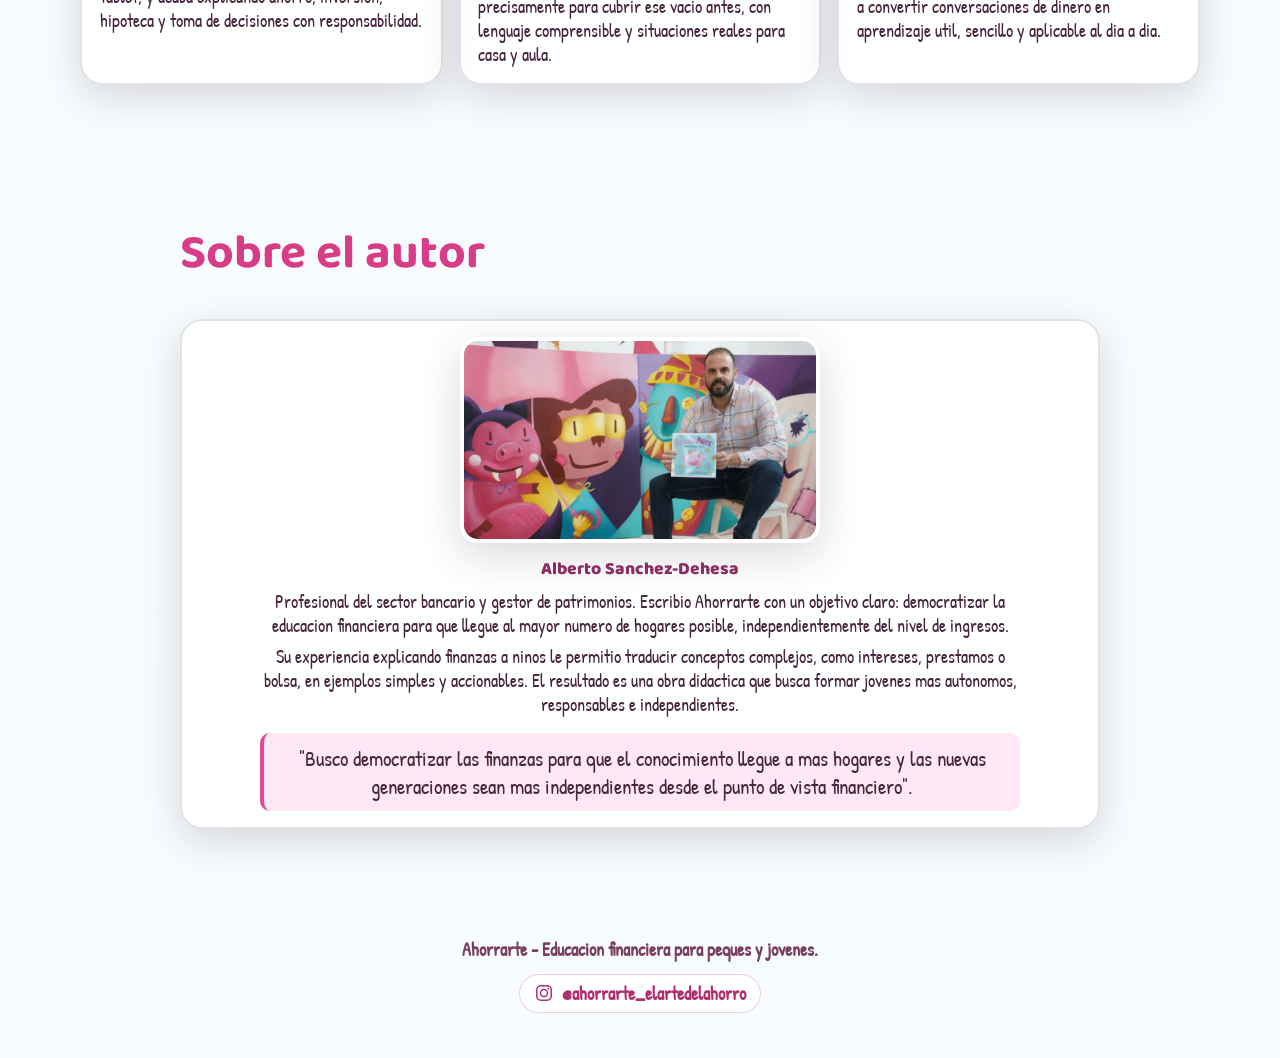
==== commit 39cc4eb8: "Corrige espaciados y header full width" ====
--- a/web ahorrarte/index.html
+++ b/web ahorrarte/index.html
@@ -36,9 +36,8 @@
     />
     <meta name="twitter:image" content="imagenes/portada.jpg" />
     <link rel="canonical" href="./" />
-    <link rel="icon" type="image/png" sizes="32x32" href="imagenes/favicono-logo.png?v=3" />
-    <link rel="icon" type="image/png" sizes="192x192" href="imagenes/favicono-logo.png?v=3" />
-    <link rel="shortcut icon" href="imagenes/favicono-logo.png?v=3" />
+    <link rel="icon" type="image/x-icon" href="imagenes/favicono.ico?v=1" />
+    <link rel="shortcut icon" type="image/x-icon" href="imagenes/favicono.ico?v=1" />
     <link rel="apple-touch-icon" href="imagenes/favicono-logo.png?v=3" />
     <link rel="preconnect" href="https://fonts.googleapis.com" />
     <link rel="preconnect" href="https://fonts.gstatic.com" crossorigin />
@@ -48,7 +47,7 @@
     />
     <script
       async
-      src="https://pagead2.googlesyndication.com/pagead/js/adsbygoogle.js?client=ca-pub-XXXXXXXXXXXXXXXX"
+      src="https://pagead2.googlesyndication.com/pagead/js/adsbygoogle.js?client=ca-pub-5490681161094417"
       crossorigin="anonymous"
     ></script>
     <script type="application/ld+json">
@@ -114,28 +113,6 @@
     <link rel="stylesheet" href="styles.css" />
   </head>
   <body>
-    <aside class="ad-sidebar ad-sidebar-left" aria-label="Publicidad lateral izquierda">
-      <ins
-        class="adsbygoogle"
-        style="display:block"
-        data-ad-client="ca-pub-XXXXXXXXXXXXXXXX"
-        data-ad-slot="1111111111"
-        data-ad-format="auto"
-        data-full-width-responsive="false"
-      ></ins>
-    </aside>
-
-    <aside class="ad-sidebar ad-sidebar-right" aria-label="Publicidad lateral derecha">
-      <ins
-        class="adsbygoogle"
-        style="display:block"
-        data-ad-client="ca-pub-XXXXXXXXXXXXXXXX"
-        data-ad-slot="2222222222"
-        data-ad-format="auto"
-        data-full-width-responsive="false"
-      ></ins>
-    </aside>
-
     <header class="site-header">
       <a href="#inicio" class="logo-link">
         <img src="imagenes/logo-header.png" alt="Logo Ahorrarte" class="logo" />
@@ -156,7 +133,7 @@
     <main>
       <section class="hero section" id="inicio">
         <div class="hero-copy reveal">
-          <p class="pill">Libro ilustrado para nin@s y jovenes</p>
+          <p class="pill">Libro ilustrado para niñ@s y jovenes</p>
           <h1>AHORRARTE</h1>
           <p class="author">de Alberto Sanchez-Dehesa</p>
           <p>
@@ -355,9 +332,5 @@
     </footer>
 
     <script src="script.js"></script>
-    <script>
-      (adsbygoogle = window.adsbygoogle || []).push({});
-      (adsbygoogle = window.adsbygoogle || []).push({});
-    </script>
   </body>
 </html>
--- a/web ahorrarte/styles.css
+++ b/web ahorrarte/styles.css
@@ -30,39 +30,6 @@
   overflow-x: hidden;
 }
 
-.ad-sidebar {
-  display: none;
-}
-
-@media (min-width: 1400px) {
-  body {
-    padding-left: 140px;
-    padding-right: 140px;
-  }
-
-  .ad-sidebar {
-    display: block;
-    position: fixed;
-    top: 120px;
-    width: 120px;
-    z-index: 30;
-  }
-
-  .ad-sidebar-left {
-    left: 10px;
-  }
-
-  .ad-sidebar-right {
-    right: 10px;
-  }
-
-  .ad-sidebar .adsbygoogle {
-    min-height: 600px;
-    border-radius: 12px;
-    overflow: hidden;
-  }
-}
-
 .site-header {
   position: sticky;
   top: 0;
@@ -70,6 +37,9 @@
   display: flex;
   align-items: center;
   justify-content: space-between;
+  width: 100vw;
+  margin-left: calc(50% - 50vw);
+  margin-right: calc(50% - 50vw);
   padding: 0.72rem 4vw;
   backdrop-filter: blur(10px);
   background: rgba(166, 236, 242, 0.8);
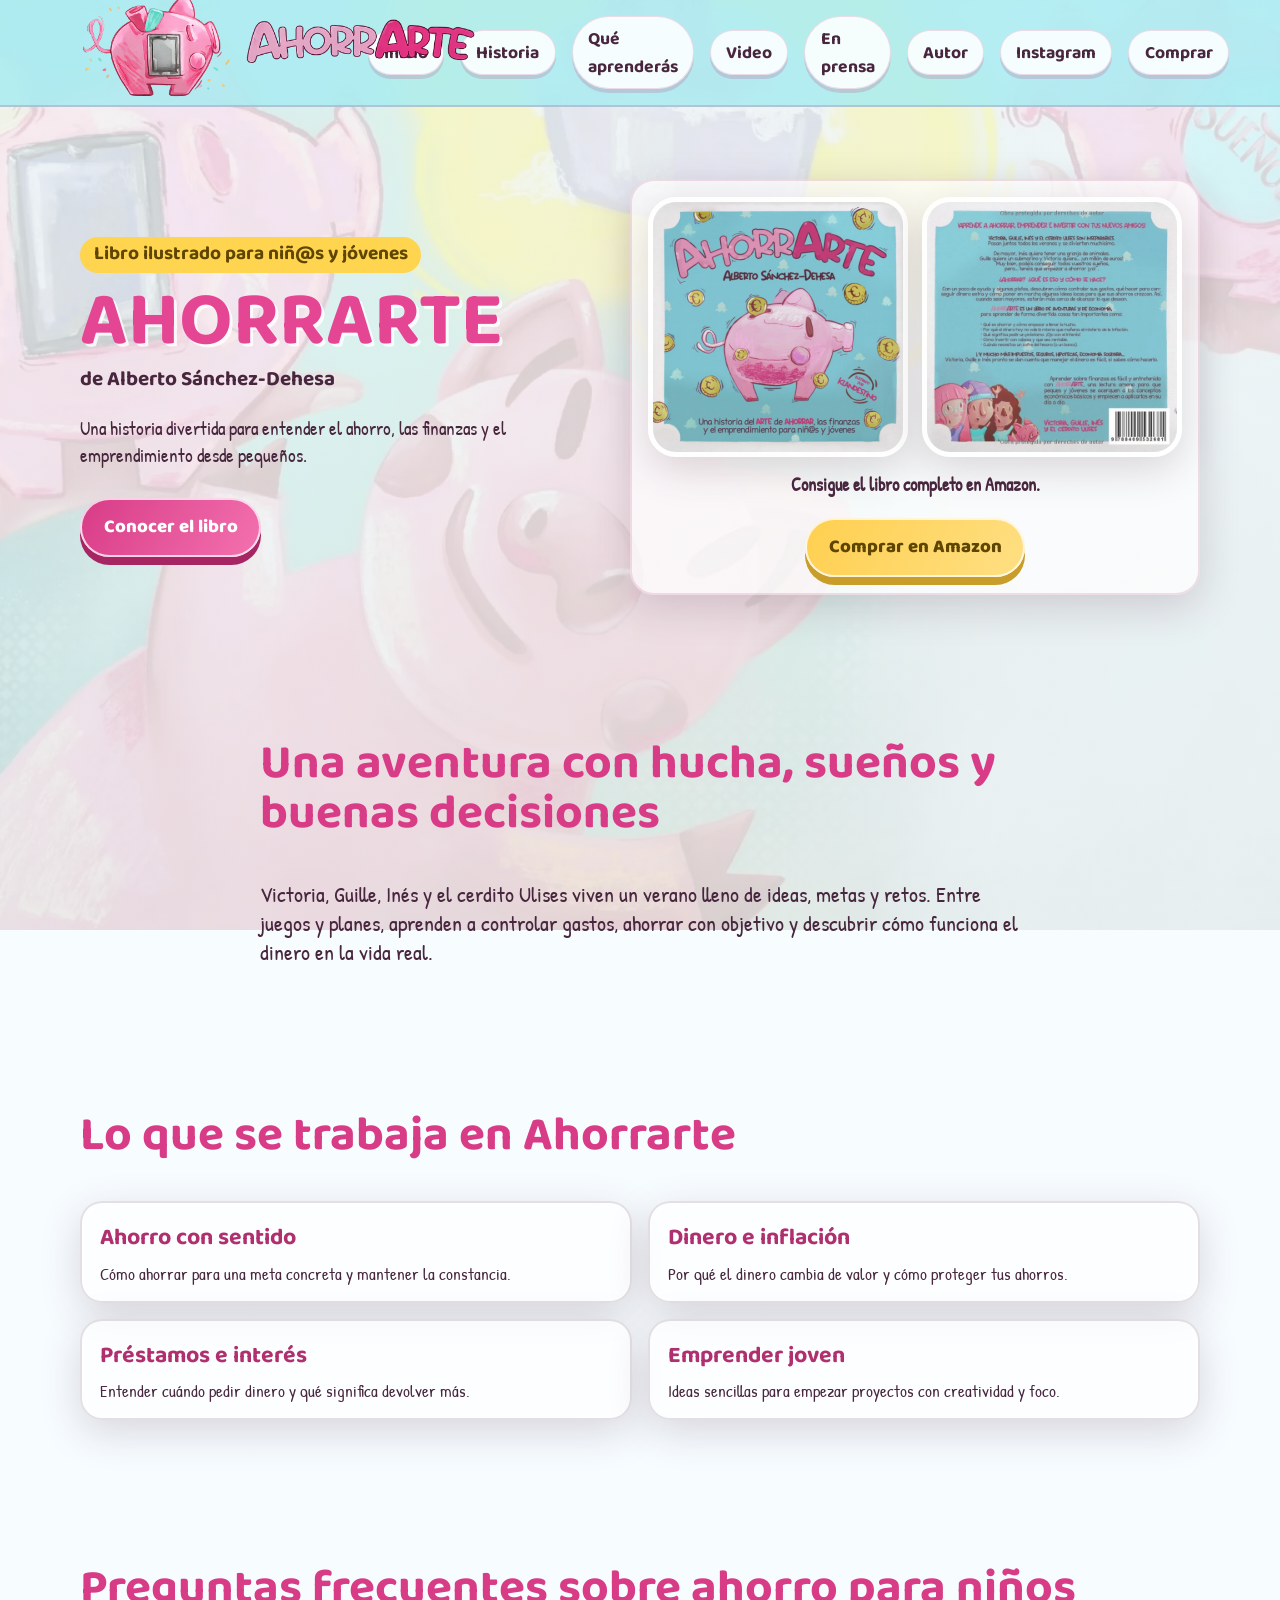
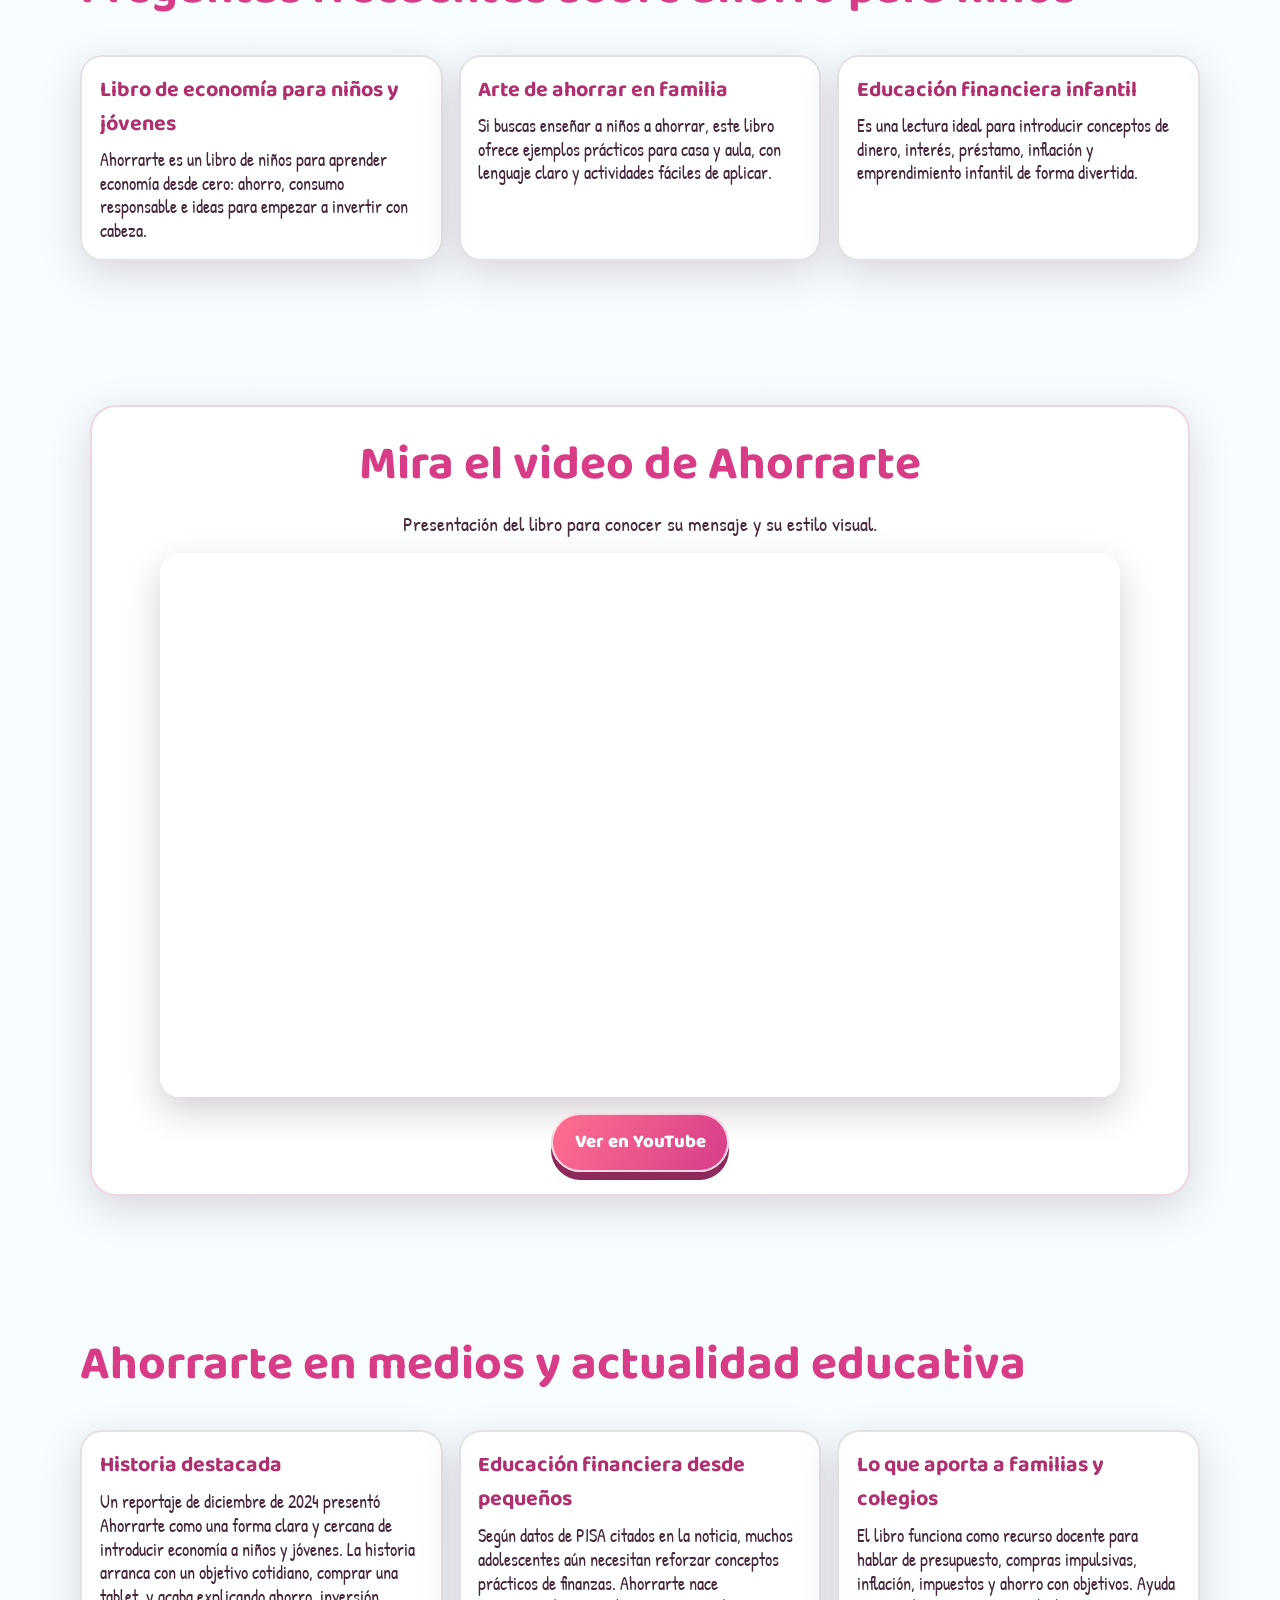
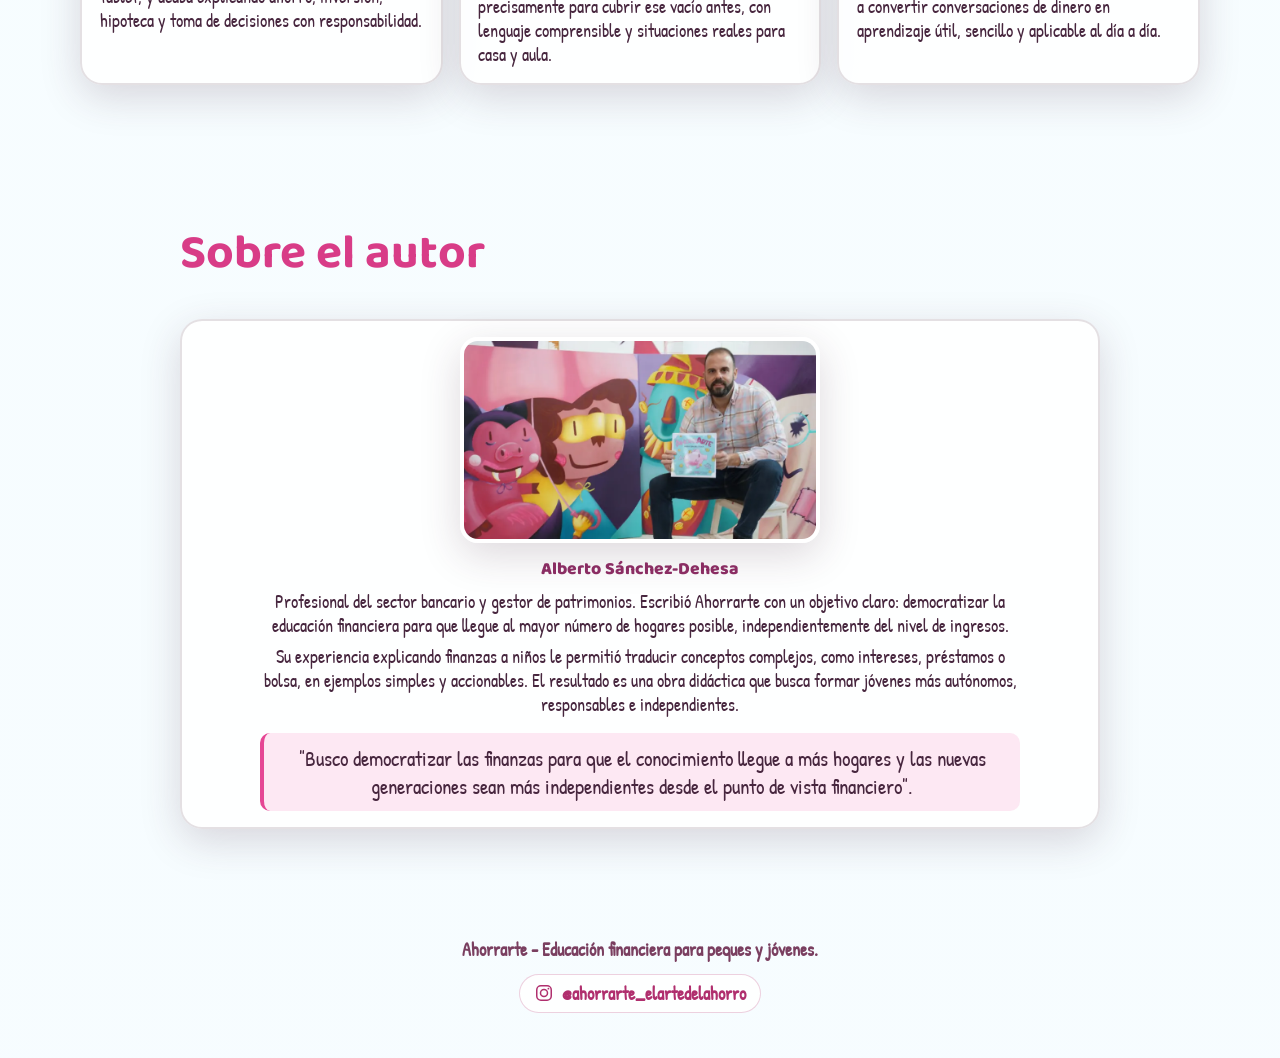
==== commit 3ab23714: "Update layout, ads, and SEO files" ====
--- a/web ahorrarte/index.html
+++ b/web ahorrarte/index.html
@@ -3,7 +3,7 @@
   <head>
     <meta charset="UTF-8" />
     <meta name="viewport" content="width=device-width, initial-scale=1.0" />
-    <title>Ahorrarte | Libro de economia para ninos y jovenes</title>
+    <title>Ahorrarte | Libro de economía para niños y jóvenes</title>
     <meta
       name="description"
       content="Ahorrarte es un libro infantil de economia y finanzas para ninos y jovenes. Aprende a ahorrar, invertir y emprender con ejemplos faciles y divertidos."
@@ -45,11 +45,6 @@
       href="https://fonts.googleapis.com/css2?family=Baloo+2:wght@400;500;700;800&family=Luckiest+Guy&family=Patrick+Hand:wght@400&display=swap"
       rel="stylesheet"
     />
-    <script
-      async
-      src="https://pagead2.googlesyndication.com/pagead/js/adsbygoogle.js?client=ca-pub-5490681161094417"
-      crossorigin="anonymous"
-    ></script>
     <script type="application/ld+json">
       {
         "@context": "https://schema.org",
@@ -117,11 +112,11 @@
       <a href="#inicio" class="logo-link">
         <img src="imagenes/logo-header.png" alt="Logo Ahorrarte" class="logo" />
       </a>
-      <button class="menu-toggle" aria-label="Abrir menu" aria-expanded="false">Menu</button>
+      <button class="menu-toggle" aria-label="Abrir menú" aria-expanded="false">Menú</button>
       <nav class="main-nav" id="menu-principal">
         <a href="#inicio">Inicio</a>
         <a href="#historia-libro">Historia</a>
-        <a href="#que-aprenderas">Que aprenderas</a>
+        <a href="#que-aprenderas">Qué aprenderás</a>
         <a href="#video-libro">Video</a>
         <a href="#en-prensa">En prensa</a>
         <a href="#sobre-el-autor">Autor</a>
@@ -133,12 +128,12 @@
     <main>
       <section class="hero section" id="inicio">
         <div class="hero-copy reveal">
-          <p class="pill">Libro ilustrado para niñ@s y jovenes</p>
+          <p class="pill">Libro ilustrado para niñ@s y jóvenes</p>
           <h1>AHORRARTE</h1>
-          <p class="author">de Alberto Sanchez-Dehesa</p>
+          <p class="author">de Alberto Sánchez-Dehesa</p>
           <p>
             Una historia divertida para entender el ahorro, las finanzas y el
-            emprendimiento desde pequenos.
+            emprendimiento desde pequeños.
           </p>
           <div class="hero-actions">
             <a href="#historia-libro" class="cta">Conocer el libro</a>
@@ -168,11 +163,11 @@
 
       <section class="section about" id="historia-libro">
         <div class="reveal">
-          <h2>Una aventura con hucha, suenos y buenas decisiones</h2>
-          <p>
-            Victoria, Guille, Ines y el cerdito Ulises viven un verano lleno de
+          <h2>Una aventura con hucha, sueños y buenas decisiones</h2>
+          <p>
+            Victoria, Guille, Inés y el cerdito Ulises viven un verano lleno de
             ideas, metas y retos. Entre juegos y planes, aprenden a controlar
-            gastos, ahorrar con objetivo y descubrir como funciona el dinero en
+            gastos, ahorrar con objetivo y descubrir cómo funciona el dinero en
             la vida real.
           </p>
         </div>
@@ -183,15 +178,15 @@
         <div class="cards">
           <article class="card reveal">
             <h3>Ahorro con sentido</h3>
-            <p>Como ahorrar para una meta concreta y mantener la constancia.</p>
+            <p>Cómo ahorrar para una meta concreta y mantener la constancia.</p>
           </article>
           <article class="card reveal">
-            <h3>Dinero e inflacion</h3>
-            <p>Por que el dinero cambia de valor y como proteger tus ahorros.</p>
+            <h3>Dinero e inflación</h3>
+            <p>Por qué el dinero cambia de valor y cómo proteger tus ahorros.</p>
           </article>
           <article class="card reveal">
-            <h3>Prestamos e interes</h3>
-            <p>Entender cuando pedir dinero y que significa devolver mas.</p>
+            <h3>Préstamos e interés</h3>
+            <p>Entender cuándo pedir dinero y qué significa devolver más.</p>
           </article>
           <article class="card reveal">
             <h3>Emprender joven</h3>
@@ -201,12 +196,12 @@
       </section>
 
       <section class="section faq-section" id="faq-seo">
-        <h2 class="reveal">Preguntas frecuentes sobre ahorro para ninos</h2>
+        <h2 class="reveal">Preguntas frecuentes sobre ahorro para niños</h2>
         <div class="faq-grid">
           <article class="faq-item reveal">
-            <h3>Libro de economia para ninos y jovenes</h3>
-            <p>
-              Ahorrarte es un libro de ninos para aprender economia desde cero:
+            <h3>Libro de economía para niños y jóvenes</h3>
+            <p>
+              Ahorrarte es un libro de niños para aprender economía desde cero:
               ahorro, consumo responsable e ideas para empezar a invertir con
               cabeza.
             </p>
@@ -214,16 +209,16 @@
           <article class="faq-item reveal">
             <h3>Arte de ahorrar en familia</h3>
             <p>
-              Si buscas ensenar a ninos a ahorrar, este libro ofrece ejemplos
-              practicos para casa y aula, con lenguaje claro y actividades
-              faciles de aplicar.
+              Si buscas enseñar a niños a ahorrar, este libro ofrece ejemplos
+              prácticos para casa y aula, con lenguaje claro y actividades
+              fáciles de aplicar.
             </p>
           </article>
           <article class="faq-item reveal">
-            <h3>Educacion financiera infantil</h3>
+            <h3>Educación financiera infantil</h3>
             <p>
               Es una lectura ideal para introducir conceptos de dinero,
-              interes, prestamo, inflacion y emprendimiento infantil de forma
+              interés, préstamo, inflación y emprendimiento infantil de forma
               divertida.
             </p>
           </article>
@@ -234,7 +229,7 @@
         <article class="video-card reveal">
           <h2>Mira el video de Ahorrarte</h2>
           <p>
-            Presentacion del libro para conocer su mensaje y su estilo visual.
+            Presentación del libro para conocer su mensaje y su estilo visual.
           </p>
           <div class="video-frame">
             <iframe
@@ -262,19 +257,19 @@
           <article class="panel reveal">
             <h3>Historia destacada</h3>
             <p>
-              Un reportaje de diciembre de 2024 presento Ahorrarte como una
-              forma clara y cercana de introducir economia a ninos y jovenes.
+              Un reportaje de diciembre de 2024 presentó Ahorrarte como una
+              forma clara y cercana de introducir economía a niños y jóvenes.
               La historia arranca con un objetivo cotidiano, comprar una
-              tablet, y acaba explicando ahorro, inversion, hipoteca y toma de
+              tablet, y acaba explicando ahorro, inversión, hipoteca y toma de
               decisiones con responsabilidad.
             </p>
           </article>
           <article class="panel reveal">
-            <h3>Educacion financiera desde pequenos</h3>
-            <p>
-              Segun datos de PISA citados en la noticia, muchos adolescentes
-              aun necesitan reforzar conceptos practicos de finanzas. Ahorrarte
-              nace precisamente para cubrir ese vacio antes, con lenguaje
+            <h3>Educación financiera desde pequeños</h3>
+            <p>
+              Según datos de PISA citados en la noticia, muchos adolescentes
+              aún necesitan reforzar conceptos prácticos de finanzas. Ahorrarte
+              nace precisamente para cubrir ese vacío antes, con lenguaje
               comprensible y situaciones reales para casa y aula.
             </p>
           </article>
@@ -282,9 +277,9 @@
             <h3>Lo que aporta a familias y colegios</h3>
             <p>
               El libro funciona como recurso docente para hablar de presupuesto,
-              compras impulsivas, inflacion, impuestos y ahorro con objetivos.
-              Ayuda a convertir conversaciones de dinero en aprendizaje util,
-              sencillo y aplicable al dia a dia.
+              compras impulsivas, inflación, impuestos y ahorro con objetivos.
+              Ayuda a convertir conversaciones de dinero en aprendizaje útil,
+              sencillo y aplicable al día a día.
             </p>
           </article>
         </div>
@@ -294,24 +289,24 @@
         <h2 class="reveal">Sobre el autor</h2>
         <article class="author-card reveal">
           <figure class="author-photo">
-            <img src="imagenes/autor.webp" alt="Alberto Sanchez-Dehesa, autor de Ahorrarte" />
+            <img src="imagenes/autor.webp" alt="Alberto Sánchez-Dehesa, autor de Ahorrarte" />
           </figure>
-          <p class="author-name">Alberto Sanchez-Dehesa</p>
-          <p>
-            Profesional del sector bancario y gestor de patrimonios. Escribio
-            Ahorrarte con un objetivo claro: democratizar la educacion
-            financiera para que llegue al mayor numero de hogares posible,
+          <p class="author-name">Alberto Sánchez-Dehesa</p>
+          <p>
+            Profesional del sector bancario y gestor de patrimonios. Escribió
+            Ahorrarte con un objetivo claro: democratizar la educación
+            financiera para que llegue al mayor número de hogares posible,
             independientemente del nivel de ingresos.
           </p>
           <p>
-            Su experiencia explicando finanzas a ninos le permitio traducir
-            conceptos complejos, como intereses, prestamos o bolsa, en ejemplos
-            simples y accionables. El resultado es una obra didactica que busca
-            formar jovenes mas autonomos, responsables e independientes.
+            Su experiencia explicando finanzas a niños le permitió traducir
+            conceptos complejos, como intereses, préstamos o bolsa, en ejemplos
+            simples y accionables. El resultado es una obra didáctica que busca
+            formar jóvenes más autónomos, responsables e independientes.
           </p>
           <blockquote>
             "Busco democratizar las finanzas para que el conocimiento llegue a
-            mas hogares y las nuevas generaciones sean mas independientes desde
+            más hogares y las nuevas generaciones sean más independientes desde
             el punto de vista financiero".
           </blockquote>
         </article>
@@ -320,7 +315,7 @@
     </main>
 
     <footer class="site-footer" id="instagram-ahorrarte">
-      <p>Ahorrarte - Educacion financiera para peques y jovenes.</p>
+      <p>Ahorrarte - Educación financiera para peques y jóvenes.</p>
       <a class="insta-link" href="https://www.instagram.com/ahorrarte_elartedelahorro/" target="_blank" rel="noopener noreferrer" aria-label="Instagram Ahorrarte">
         <svg viewBox="0 0 24 24" aria-hidden="true" focusable="false">
           <rect x="3.3" y="3.3" width="17.4" height="17.4" rx="5"></rect>
